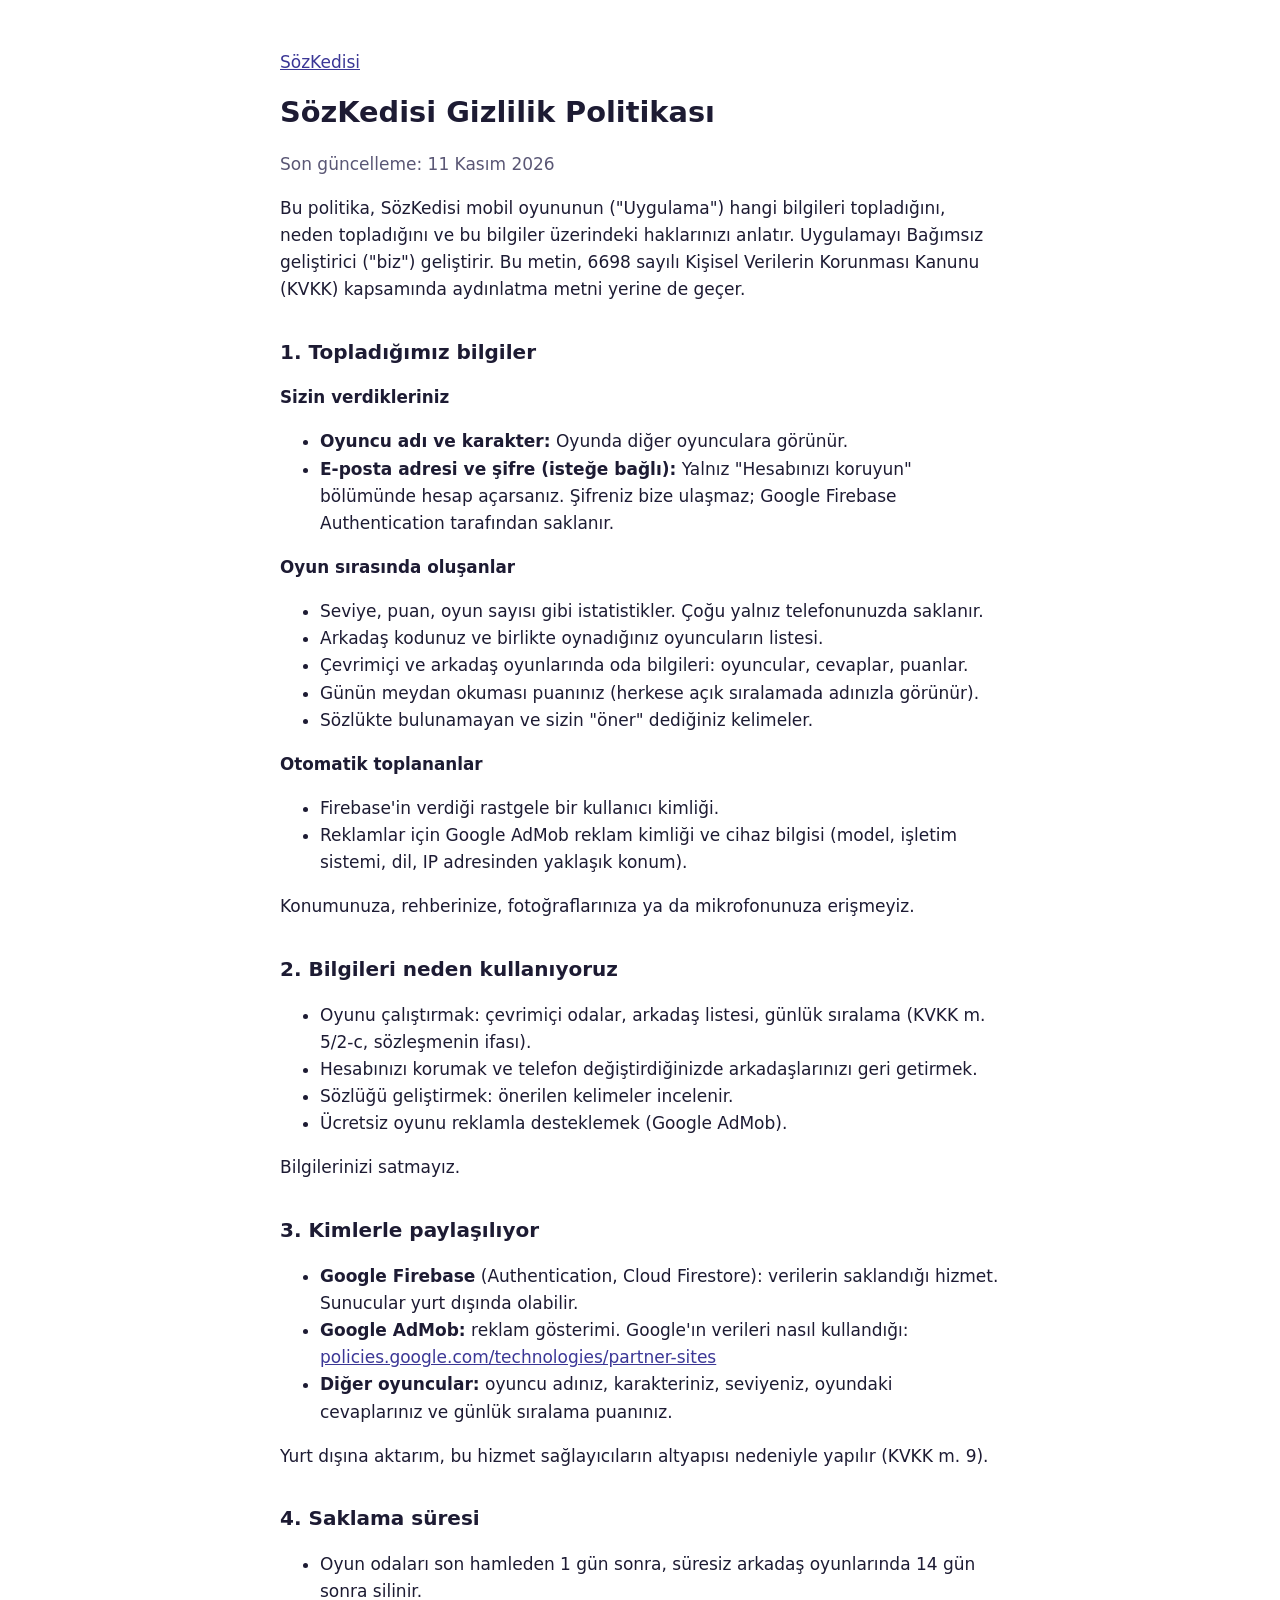
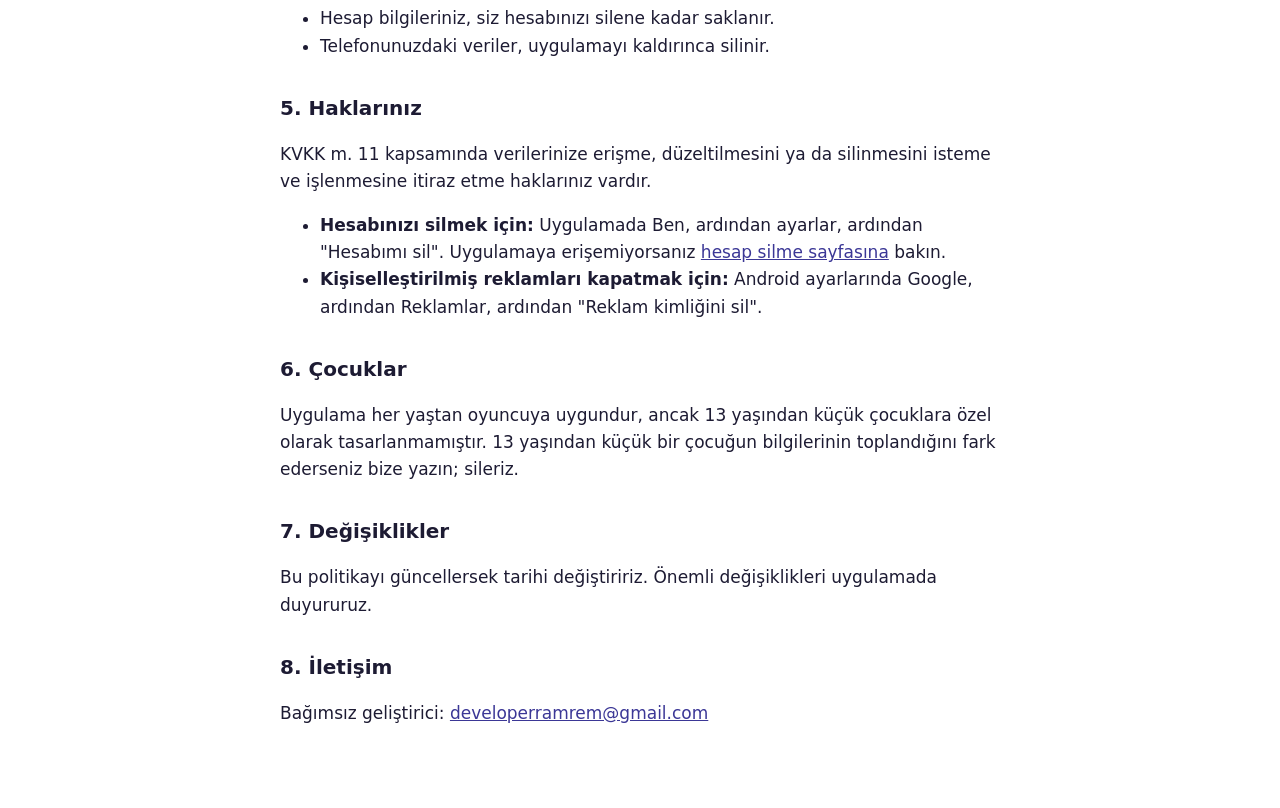
==== gizlilik-politikasi.html @ 435dddd1 "Privacy policy and account deletion pages" ====
<!doctype html>
<html lang="tr">
<head>
<meta charset="utf-8">
<meta name="viewport" content="width=device-width, initial-scale=1">
<title>SözKedisi Gizlilik Politikası</title>
<link rel="stylesheet" href="style.css">
</head>
<body>
<main>
<p><a href="./">SözKedisi</a></p>
<h1>SözKedisi Gizlilik Politikası</h1>
<p class="muted">Son güncelleme: 11 Kasım 2026</p>

<p>Bu politika, SözKedisi mobil oyununun ("Uygulama") hangi bilgileri topladığını, neden topladığını ve bu bilgiler üzerindeki haklarınızı anlatır. Uygulamayı Bağımsız geliştirici ("biz") geliştirir. Bu metin, 6698 sayılı Kişisel Verilerin Korunması Kanunu (KVKK) kapsamında aydınlatma metni yerine de geçer.</p>

<h2>1. Topladığımız bilgiler</h2>
<h3>Sizin verdikleriniz</h3>
<ul>
<li><strong>Oyuncu adı ve karakter:</strong> Oyunda diğer oyunculara görünür.</li>
<li><strong>E-posta adresi ve şifre (isteğe bağlı):</strong> Yalnız "Hesabınızı koruyun" bölümünde hesap açarsanız. Şifreniz bize ulaşmaz; Google Firebase Authentication tarafından saklanır.</li>
</ul>
<h3>Oyun sırasında oluşanlar</h3>
<ul>
<li>Seviye, puan, oyun sayısı gibi istatistikler. Çoğu yalnız telefonunuzda saklanır.</li>
<li>Arkadaş kodunuz ve birlikte oynadığınız oyuncuların listesi.</li>
<li>Çevrimiçi ve arkadaş oyunlarında oda bilgileri: oyuncular, cevaplar, puanlar.</li>
<li>Günün meydan okuması puanınız (herkese açık sıralamada adınızla görünür).</li>
<li>Sözlükte bulunamayan ve sizin "öner" dediğiniz kelimeler.</li>
</ul>
<h3>Otomatik toplananlar</h3>
<ul>
<li>Firebase'in verdiği rastgele bir kullanıcı kimliği.</li>
<li>Reklamlar için Google AdMob reklam kimliği ve cihaz bilgisi (model, işletim sistemi, dil, IP adresinden yaklaşık konum).</li>
</ul>
<p>Konumunuza, rehberinize, fotoğraflarınıza ya da mikrofonunuza erişmeyiz.</p>

<h2>2. Bilgileri neden kullanıyoruz</h2>
<ul>
<li>Oyunu çalıştırmak: çevrimiçi odalar, arkadaş listesi, günlük sıralama (KVKK m. 5/2-c, sözleşmenin ifası).</li>
<li>Hesabınızı korumak ve telefon değiştirdiğinizde arkadaşlarınızı geri getirmek.</li>
<li>Sözlüğü geliştirmek: önerilen kelimeler incelenir.</li>
<li>Ücretsiz oyunu reklamla desteklemek (Google AdMob).</li>
</ul>
<p>Bilgilerinizi satmayız.</p>

<h2>3. Kimlerle paylaşılıyor</h2>
<ul>
<li><strong>Google Firebase</strong> (Authentication, Cloud Firestore): verilerin saklandığı hizmet. Sunucular yurt dışında olabilir.</li>
<li><strong>Google AdMob:</strong> reklam gösterimi. Google'ın verileri nasıl kullandığı: <a href="https://policies.google.com/technologies/partner-sites">policies.google.com/technologies/partner-sites</a></li>
<li><strong>Diğer oyuncular:</strong> oyuncu adınız, karakteriniz, seviyeniz, oyundaki cevaplarınız ve günlük sıralama puanınız.</li>
</ul>
<p>Yurt dışına aktarım, bu hizmet sağlayıcıların altyapısı nedeniyle yapılır (KVKK m. 9).</p>

<h2>4. Saklama süresi</h2>
<ul>
<li>Oyun odaları son hamleden 1 gün sonra, süresiz arkadaş oyunlarında 14 gün sonra silinir.</li>
<li>Hesap bilgileriniz, siz hesabınızı silene kadar saklanır.</li>
<li>Telefonunuzdaki veriler, uygulamayı kaldırınca silinir.</li>
</ul>

<h2>5. Haklarınız</h2>
<p>KVKK m. 11 kapsamında verilerinize erişme, düzeltilmesini ya da silinmesini isteme ve işlenmesine itiraz etme haklarınız vardır.</p>
<ul>
<li><strong>Hesabınızı silmek için:</strong> Uygulamada Ben, ardından ayarlar, ardından "Hesabımı sil". Uygulamaya erişemiyorsanız <a href="hesap-silme.html">hesap silme sayfasına</a> bakın.</li>
<li><strong>Kişiselleştirilmiş reklamları kapatmak için:</strong> Android ayarlarında Google, ardından Reklamlar, ardından "Reklam kimliğini sil".</li>
</ul>

<h2>6. Çocuklar</h2>
<p>Uygulama her yaştan oyuncuya uygundur, ancak 13 yaşından küçük çocuklara özel olarak tasarlanmamıştır. 13 yaşından küçük bir çocuğun bilgilerinin toplandığını fark ederseniz bize yazın; sileriz.</p>

<h2>7. Değişiklikler</h2>
<p>Bu politikayı güncellersek tarihi değiştiririz. Önemli değişiklikleri uygulamada duyururuz.</p>

<h2>8. İletişim</h2>
<p>Bağımsız geliştirici: <a href="mailto:developerramrem@gmail.com">developerramrem@gmail.com</a></p>
</main>
</body>
</html>
---- style.css ----
:root { --bg: #ffffff; --text: #1d1b33; --muted: #5a5775; --link: #3b3796; }
@media (prefers-color-scheme: dark) { :root { --bg: #1b1a3a; --text: #f4f3fb; --muted: #b3b1d1; --link: #ffb72a; } }
body { margin: 0; background: var(--bg); color: var(--text); font: 17px/1.6 system-ui, -apple-system, "Segoe UI", Roboto, sans-serif; }
main { max-width: 720px; margin: 0 auto; padding: 32px 16px 64px; }
h1 { font-size: 1.8rem; line-height: 1.25; }
h2 { font-size: 1.25rem; margin-top: 2rem; }
h3 { font-size: 1.05rem; }
a { color: var(--link); }
.muted { color: var(--muted); }
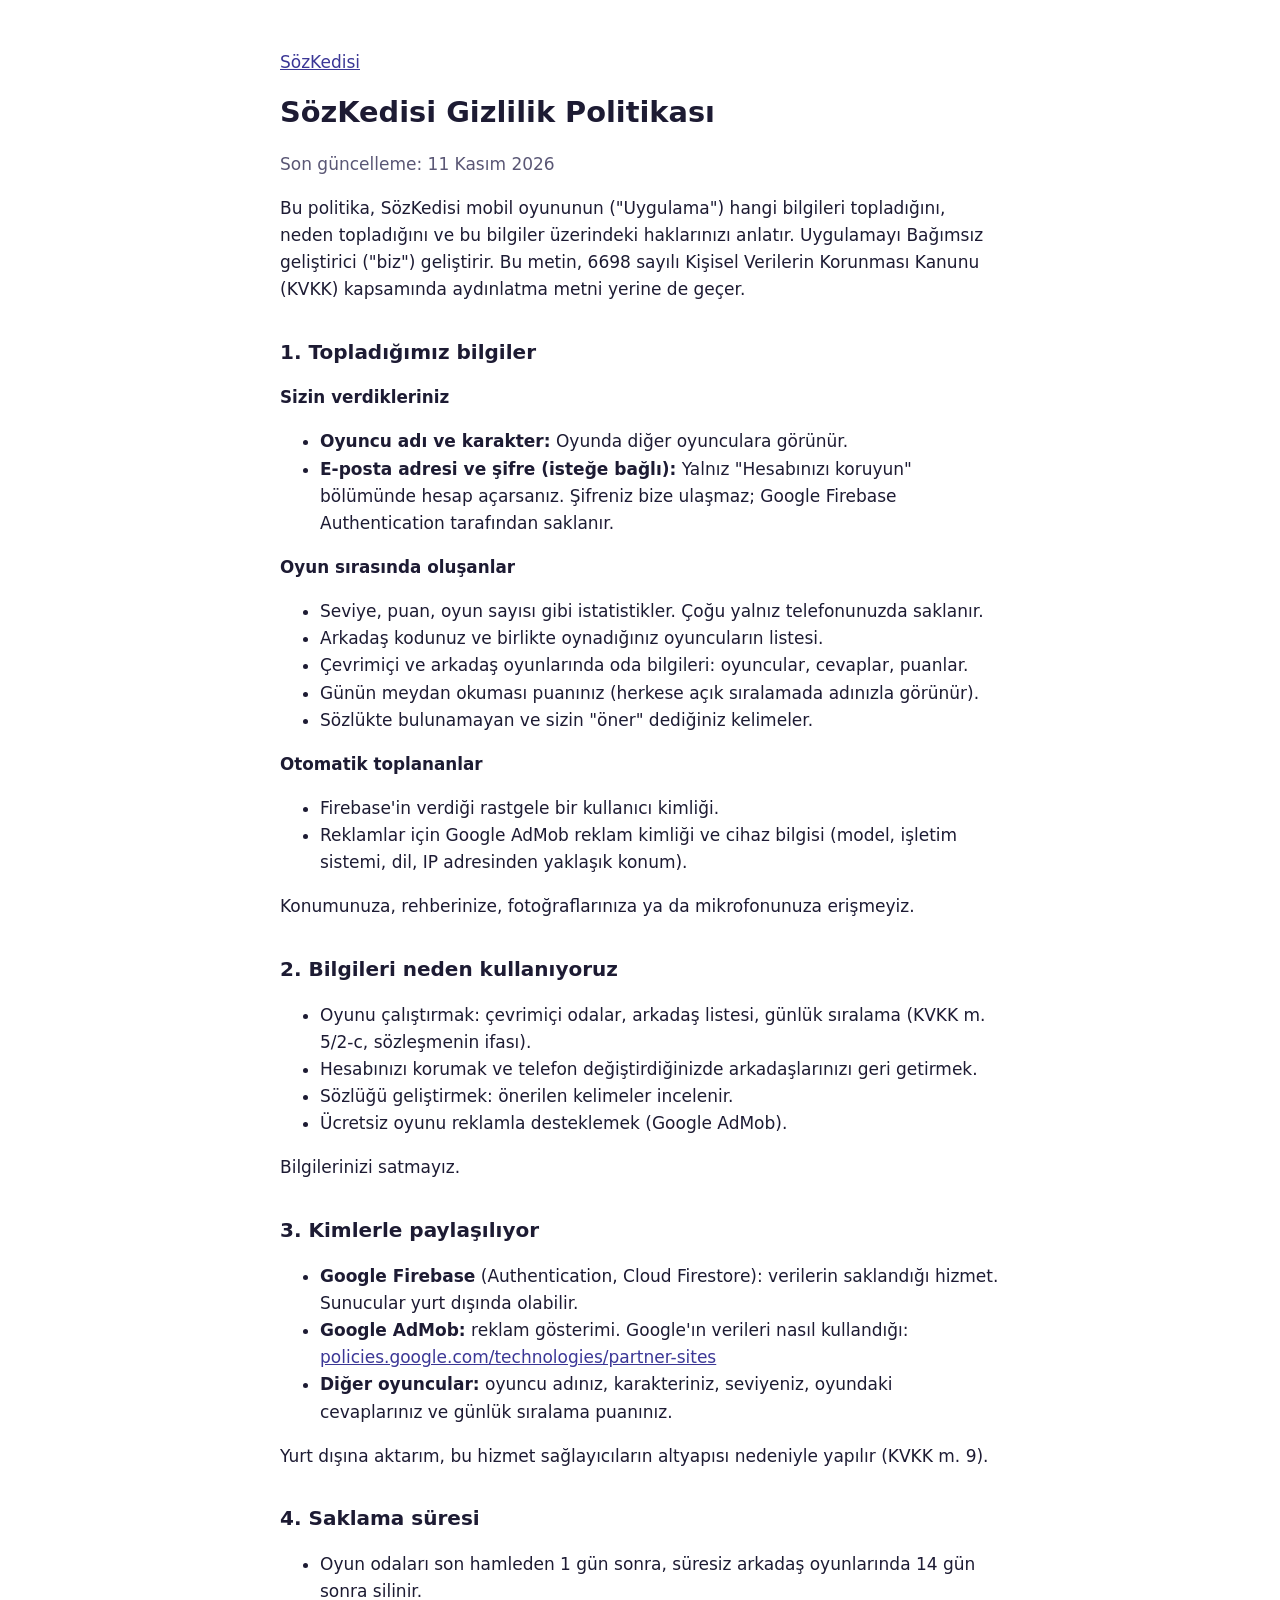
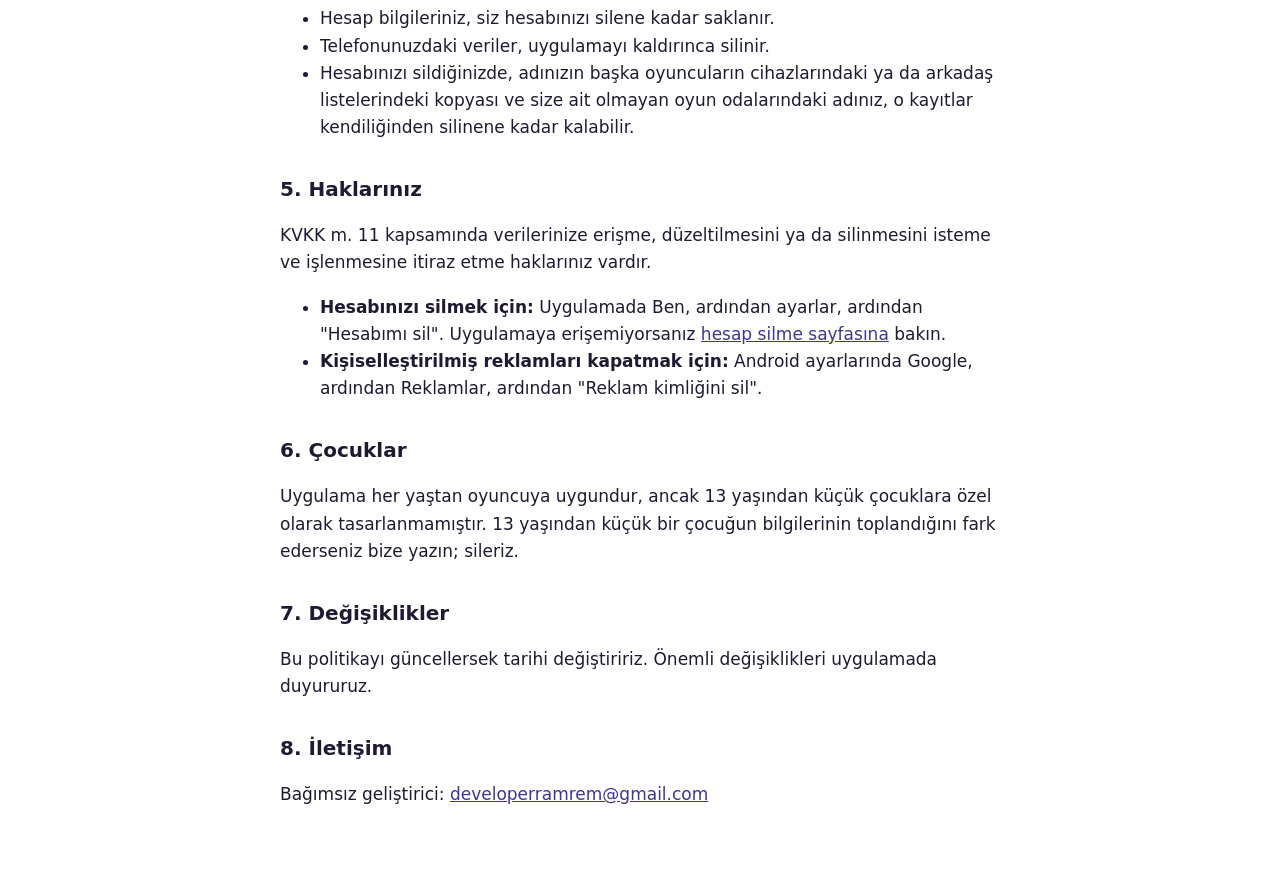
==== commit 693b0956: "Note copies that remain after deletion" ====
--- a/gizlilik-politikasi.html
+++ b/gizlilik-politikasi.html
@@ -57,6 +57,7 @@
 <li>Oyun odaları son hamleden 1 gün sonra, süresiz arkadaş oyunlarında 14 gün sonra silinir.</li>
 <li>Hesap bilgileriniz, siz hesabınızı silene kadar saklanır.</li>
 <li>Telefonunuzdaki veriler, uygulamayı kaldırınca silinir.</li>
+<li>Hesabınızı sildiğinizde, adınızın başka oyuncuların cihazlarındaki ya da arkadaş listelerindeki kopyası ve size ait olmayan oyun odalarındaki adınız, o kayıtlar kendiliğinden silinene kadar kalabilir.</li>
 </ul>
 
 <h2>5. Haklarınız</h2>
